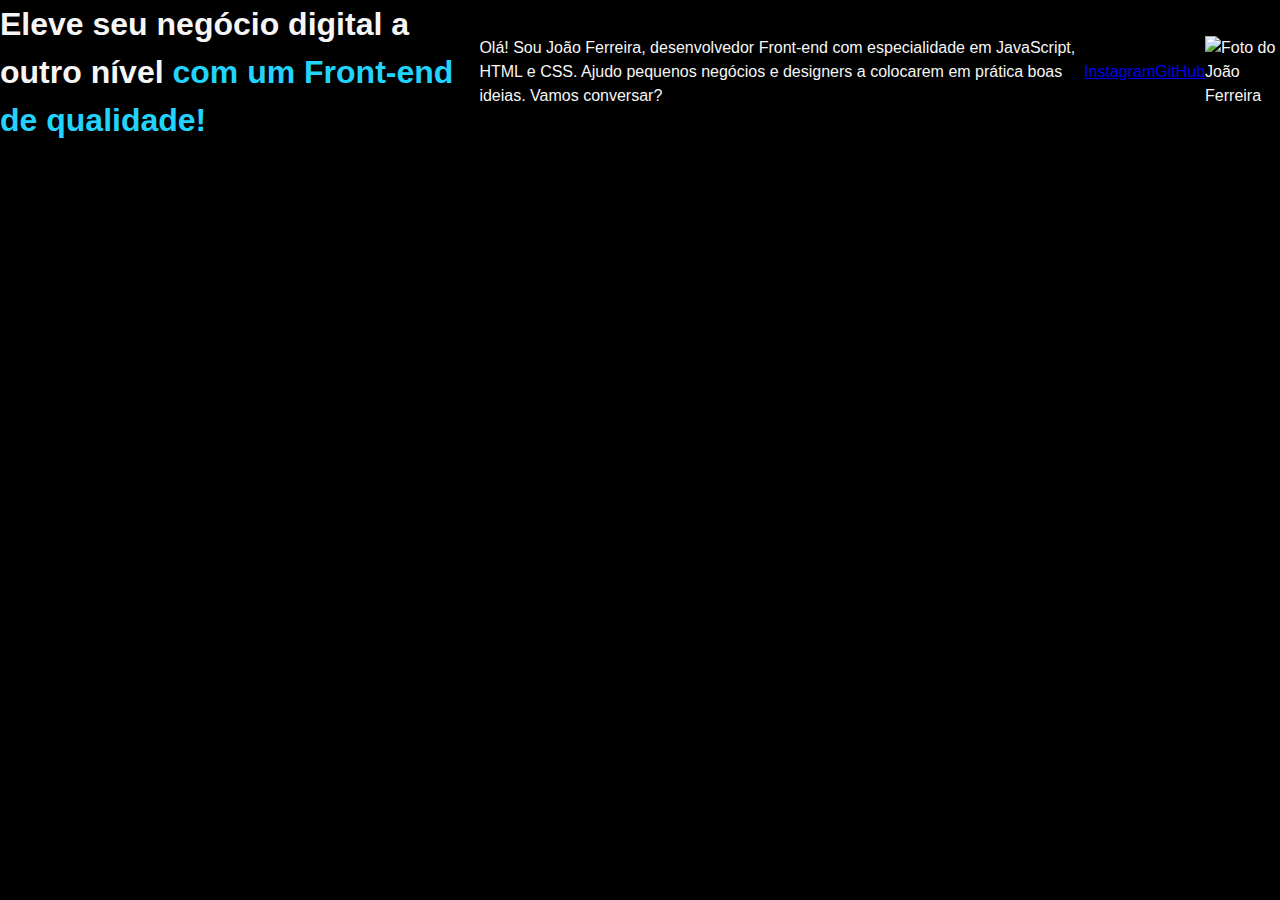
==== index.html @ 7849409f "Atualização: Criação da classe "apresentação"" ====
<!DOCTYPE html>
<html lang="pt-br">
<head>
    <meta charset="UTF-8">
    <meta http-equiv="X-UA-Compatible" content="IE=edge">
    <meta name="viewport" content="width=device-width, initial-scale=1.0">
    <title>Portfolio</title>
    <link rel="stylesheet" href="style.css">
</head>
<body>
    <header></header>
    <main class="apresentacao">
        <h1>Eleve seu negócio digital a outro nível <strong class="titulo-destaque">com um Front-end de qualidade!</strong></h1>
        <p>Olá! Sou João Ferreira, desenvolvedor Front-end com especialidade em JavaScript, HTML e CSS. Ajudo pequenos negócios e designers a colocarem em prática boas ideias. Vamos conversar?</p>
        <a href="https://instagram.com/johnlaff/">Instagram</a>
        <a href="https://github.com/johnlaff">GitHub</a>
        <img src="imagem.png" alt="Foto do João Ferreira">
    </main>
    <footer></footer>
</body>
</html>
---- style.css ----
* {
    margin: 0;
    padding: 0;
}

body {
    height: 100vh;
    box-sizing: border-box;
    background-color: #000000;
    font-family: 'Open Sans', sans-serif;
    font-size: 16px;
    line-height: 1.5;
    color: #F6F6F6;
    margin: 0;
    padding: 0;
}

.titulo-destaque {
    color: #22D4FD;
}

.apresentacao {
    display: flex;
    align-items: center;
}
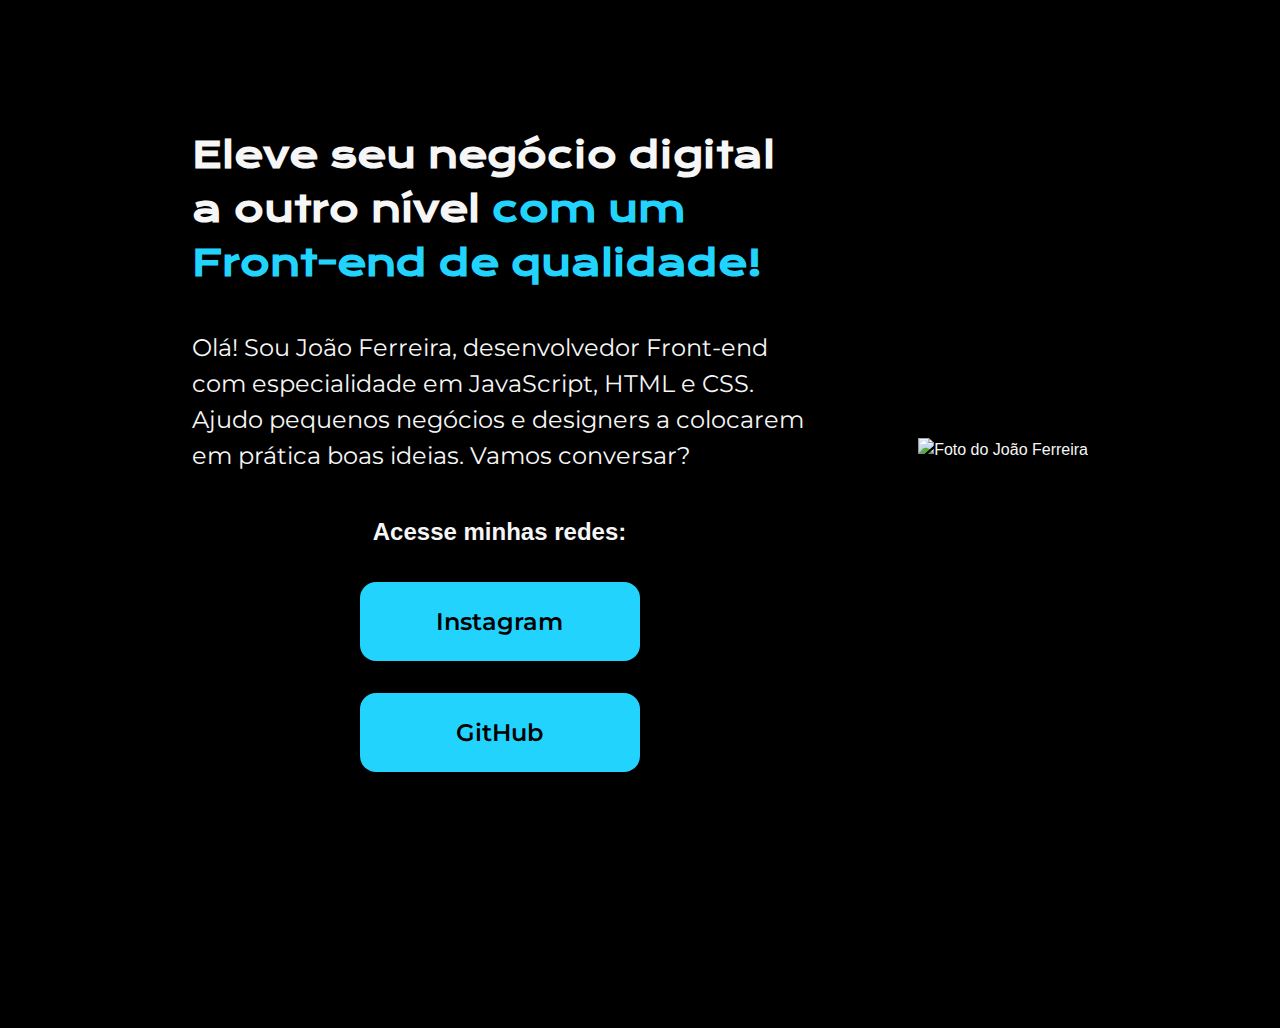
==== commit 7aef5f25: "Adicionando um subtítulo para os links" ====
--- a/index.html
+++ b/index.html
@@ -10,10 +10,15 @@
 <body>
     <header></header>
     <main class="apresentacao">
-        <h1>Eleve seu negócio digital a outro nível <strong class="titulo-destaque">com um Front-end de qualidade!</strong></h1>
-        <p>Olá! Sou João Ferreira, desenvolvedor Front-end com especialidade em JavaScript, HTML e CSS. Ajudo pequenos negócios e designers a colocarem em prática boas ideias. Vamos conversar?</p>
-        <a href="https://instagram.com/johnlaff/">Instagram</a>
-        <a href="https://github.com/johnlaff">GitHub</a>
+        <section class="apresentacao__conteudo">
+            <h1 class="apresentacao__conteudo__titulo">Eleve seu negócio digital a outro nível <strong class="titulo-destaque">com um Front-end de qualidade!</strong></h1>
+            <p class="apresentacao__conteudo__texto">Olá! Sou João Ferreira, desenvolvedor Front-end com especialidade em JavaScript, HTML e CSS. Ajudo pequenos negócios e designers a colocarem em prática boas ideias. Vamos conversar?</p>
+            <div class="apresentacao__links">
+                <h2>Acesse minhas redes:</h2>
+                <a class="apresentacao__links__link" href="https://instagram.com/johnlaff/">Instagram</a>
+                <a class="apresentacao__links__link" href="https://github.com/johnlaff">GitHub</a>
+            </div>
+        </section>
         <img src="imagem.png" alt="Foto do João Ferreira">
     </main>
     <footer></footer>
--- a/style.css
+++ b/style.css
@@ -1,3 +1,5 @@
+@import url('https://fonts.googleapis.com/css2?family=Krona+One&family=Montserrat:wght@400;600&display=swap');
+
 * {
     margin: 0;
     padding: 0;
@@ -20,6 +22,46 @@
 }
 
 .apresentacao {
+    margin: 10% 15%;
     display: flex;
     align-items: center;
+    justify-content: space-between
+}
+
+.apresentacao__conteudo {
+    width: 615px;
+    display: flex;
+    flex-direction: column;
+    gap: 40px;
+}
+
+.apresentacao__conteudo__titulo {
+        font-size: 36px;
+        font-family: 'Krona One', sans-serif;
+}
+
+.apresentacao__conteudo__texto {
+    font-size: 24px;
+    font-family: 'Montserrat', sans-serif;
+}
+
+.apresentacao__links {
+    display: flex;
+    flex-direction: column;
+    justify-content: space-between;
+    align-items: center;
+    gap: 32px;
+}
+
+.apresentacao__links__link {
+    background-color: #22D4FD;
+    width: 280px;
+    text-align: center;
+    border-radius: 16px;
+    font-size: 24px;
+    font-weight: 600;
+    padding: 21.5px 0;
+    text-decoration: none;
+    color: #000000;
+    font-family: 'Montserrat', sans-serif;
 }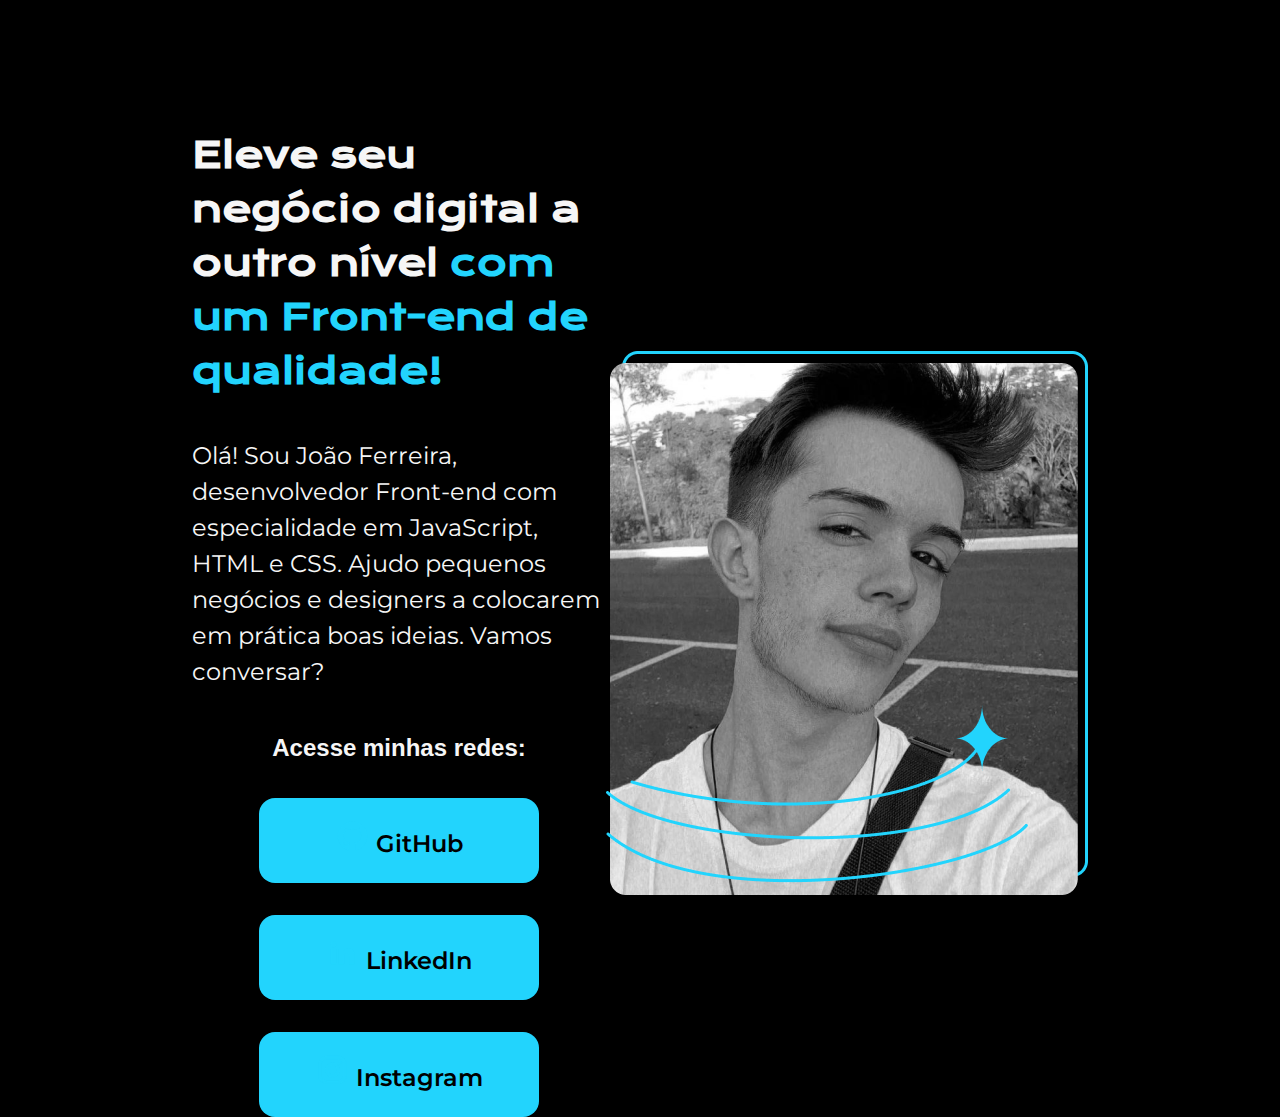
==== commit deed5da4: "Adicionando ícones e LinkedIn" ====
--- a/index.html
+++ b/index.html
@@ -14,12 +14,22 @@
             <h1 class="apresentacao__conteudo__titulo">Eleve seu negócio digital a outro nível <strong class="titulo-destaque">com um Front-end de qualidade!</strong></h1>
             <p class="apresentacao__conteudo__texto">Olá! Sou João Ferreira, desenvolvedor Front-end com especialidade em JavaScript, HTML e CSS. Ajudo pequenos negócios e designers a colocarem em prática boas ideias. Vamos conversar?</p>
             <div class="apresentacao__links">
-                <h2>Acesse minhas redes:</h2>
-                <a class="apresentacao__links__link" href="https://instagram.com/johnlaff/">Instagram</a>
-                <a class="apresentacao__links__link" href="https://github.com/johnlaff">GitHub</a>
+                <h2 class="apresentacao__links__subtitulo">Acesse minhas redes:</h2>
+                <a class="apresentacao__links__link" href="https://github.com/johnlaff">
+                    <img src="./assets/github.png" alt="Ícone do GitHub">
+                    GitHub
+                <a class="apresentacao__links__link" href="https://www.linkedin.com/in/johnlaff/">
+                        <img src="./assets/linkedin.png" alt="Ícone do LinkedIn">
+                        LinkedIn
+                </a>
+                </a>
+                <a class="apresentacao__links__link" href="https://instagram.com/johnlaff/">
+                    <img src="./assets/instagram.png" alt="Ícone do Instagram">
+                    Instagram
+                </a>
             </div>
         </section>
-        <img src="imagem.png" alt="Foto do João Ferreira">
+        <img src="./assets/Imagem.png" alt="Foto do João Ferreira">
     </main>
     <footer></footer>
 </body>
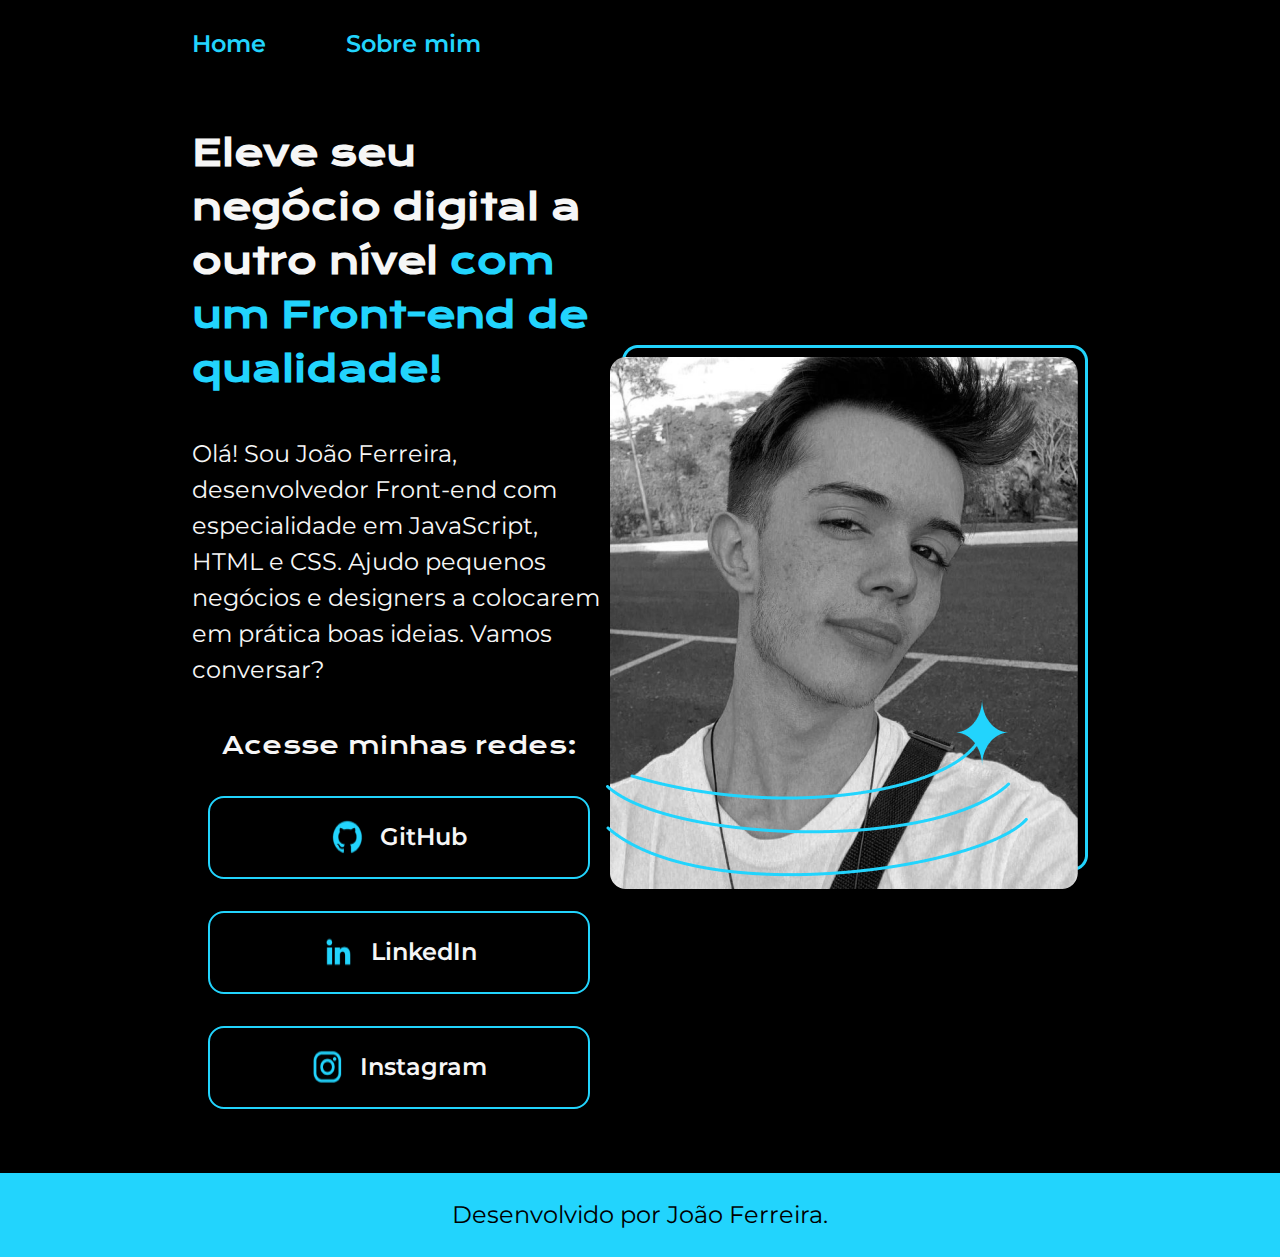
==== commit ff1c69a3: "Adicionando o cabeçalho" ====
--- a/index.html
+++ b/index.html
@@ -8,7 +8,12 @@
     <link rel="stylesheet" href="style.css">
 </head>
 <body>
-    <header></header>
+    <header class="cabecalho">
+        <nav class="cabecalho__menu">
+            <a class="cabecalho__menu__link">Home</a>
+            <a class="cabecalho__menu__link"> Sobre mim</a>
+        </nav>
+    </header>
     <main class="apresentacao">
         <section class="apresentacao__conteudo">
             <h1 class="apresentacao__conteudo__titulo">Eleve seu negócio digital a outro nível <strong class="titulo-destaque">com um Front-end de qualidade!</strong></h1>
@@ -31,6 +36,8 @@
         </section>
         <img src="./assets/Imagem.png" alt="Foto do João Ferreira">
     </main>
-    <footer></footer>
+    <footer class="rodape">
+        <p>Desenvolvido por João Ferreira.</p>
+    </footer>
 </body>
 </html>--- a/style.css
+++ b/style.css
@@ -6,7 +6,6 @@
 }
 
 body {
-    height: 100vh;
     box-sizing: border-box;
     background-color: #000000;
     font-family: 'Open Sans', sans-serif;
@@ -17,12 +16,24 @@
     padding: 0;
 }
 
-.titulo-destaque {
-    color: #22D4FD;
+.cabecalho {
+    padding: 2% 0% 0% 15%;
+}
+
+.cabecalho__menu {
+    display: flex;
+    gap: 80px;
+}
+
+.cabecalho__menu__link {
+    font-family: "Montserrat", sans-serif;
+    font-size: 24px;
+    font-weight: 600;
+    color: #22D4FD
 }
 
 .apresentacao {
-    margin: 10% 15%;
+    padding: 5% 15%;
     display: flex;
     align-items: center;
     justify-content: space-between
@@ -40,6 +51,10 @@
         font-family: 'Krona One', sans-serif;
 }
 
+.titulo-destaque {
+    color: #22D4FD;
+}
+
 .apresentacao__conteudo__texto {
     font-size: 24px;
     font-family: 'Montserrat', sans-serif;
@@ -53,15 +68,38 @@
     gap: 32px;
 }
 
+.apresentacao__links__subtitulo {
+    font-family: "Krona One", sans-serif;
+    font-weight: 400;
+    font-size: 24px;
+}
+
 .apresentacao__links__link {
-    background-color: #22D4FD;
-    width: 280px;
+    display: flex;
+    justify-content: center;
+    gap: 16px;
+    border: 2px solid #22D4FD;
+    width: 378px;
     text-align: center;
     border-radius: 16px;
     font-size: 24px;
     font-weight: 600;
     padding: 21.5px 0;
     text-decoration: none;
+    color: #F6F6F6;
+    font-family: 'Montserrat', sans-serif;
+}
+
+.apresentacao__links__link:hover {
+    background-color: #272727;
+}
+
+.rodape {
+    padding: 24px;
     color: #000000;
-    font-family: 'Montserrat', sans-serif;
+    background-color: #22D4FD;
+    text-align: center;
+    font-family: "Montserrat", sans-serif;
+    font-size: 24px;
+    font-weight: 400;
 }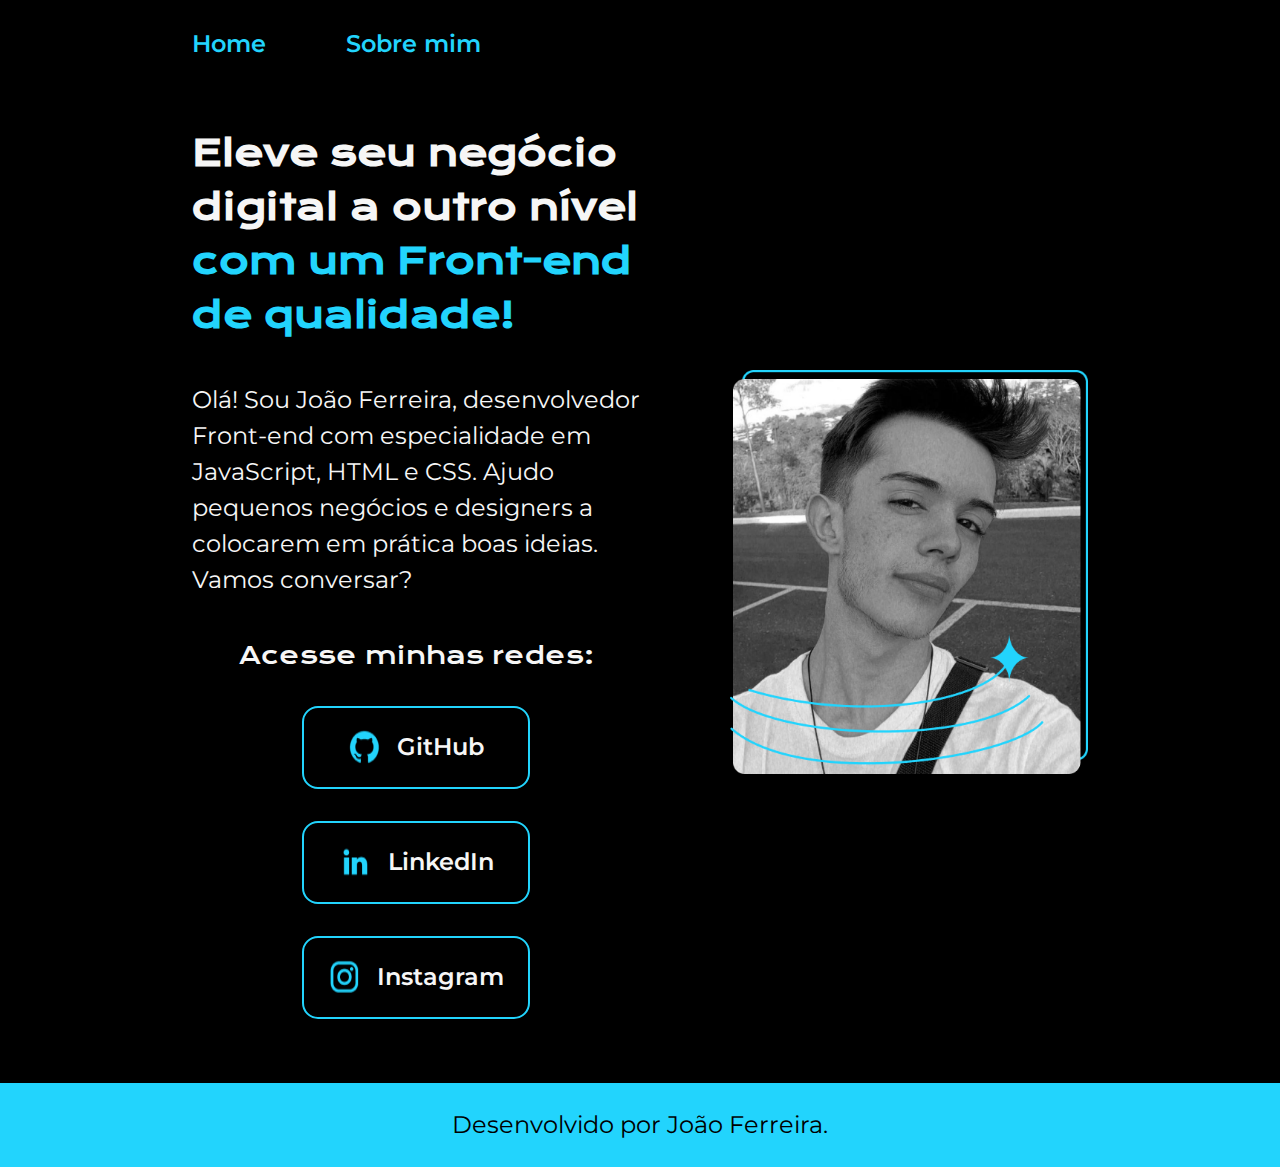
==== commit 270340b6: "Alterando unidades de medida do projeto para %" ====
--- a/index.html
+++ b/index.html
@@ -5,13 +5,13 @@
     <meta http-equiv="X-UA-Compatible" content="IE=edge">
     <meta name="viewport" content="width=device-width, initial-scale=1.0">
     <title>Portfolio</title>
-    <link rel="stylesheet" href="style.css">
+    <link rel="stylesheet" href="./styles/style.css">
 </head>
 <body>
     <header class="cabecalho">
         <nav class="cabecalho__menu">
-            <a class="cabecalho__menu__link">Home</a>
-            <a class="cabecalho__menu__link"> Sobre mim</a>
+            <a class="cabecalho__menu__link" href="index.html">Home</a>
+            <a class="cabecalho__menu__link" href="about.html"> Sobre mim</a>
         </nav>
     </header>
     <main class="apresentacao">
@@ -20,21 +20,21 @@
             <p class="apresentacao__conteudo__texto">Olá! Sou João Ferreira, desenvolvedor Front-end com especialidade em JavaScript, HTML e CSS. Ajudo pequenos negócios e designers a colocarem em prática boas ideias. Vamos conversar?</p>
             <div class="apresentacao__links">
                 <h2 class="apresentacao__links__subtitulo">Acesse minhas redes:</h2>
-                <a class="apresentacao__links__link" href="https://github.com/johnlaff">
+                <a class="apresentacao__links__navegacao" href="https://github.com/johnlaff">
                     <img src="./assets/github.png" alt="Ícone do GitHub">
                     GitHub
-                <a class="apresentacao__links__link" href="https://www.linkedin.com/in/johnlaff/">
+                <a class="apresentacao__links__navegacao" href="https://www.linkedin.com/in/johnlaff/">
                         <img src="./assets/linkedin.png" alt="Ícone do LinkedIn">
                         LinkedIn
                 </a>
                 </a>
-                <a class="apresentacao__links__link" href="https://instagram.com/johnlaff/">
+                <a class="apresentacao__links__navegacao" href="https://instagram.com/johnlaff/">
                     <img src="./assets/instagram.png" alt="Ícone do Instagram">
                     Instagram
                 </a>
             </div>
         </section>
-        <img src="./assets/Imagem.png" alt="Foto do João Ferreira">
+        <img class="apresentacao__imagem" src="./assets/Imagem.png" alt="Foto do João Ferreira">
     </main>
     <footer class="rodape">
         <p>Desenvolvido por João Ferreira.</p>
--- a/styles/style.css
+++ b/styles/style.css
@@ -0,0 +1,120 @@
+@import url('https://fonts.googleapis.com/css2?family=Krona+One&family=Montserrat:wght@400;600&display=swap');
+
+:root {
+    --cor-primaria: #000000;
+    --cor-secundaria: #F6F6F6;
+    --cor-terciaria: #22D4FD;
+    --cor-hover: #272727;
+
+    --fonte-primaria: 'Krona One', sans-serif;
+    --fonte-secundaria: "Montserrat", sans-serif;
+}
+
+* {
+    margin: 0;
+    padding: 0;
+}
+
+body {
+    box-sizing: border-box;
+    background-color: var(--cor-primaria);
+    font-family: 'Open Sans', sans-serif;
+    font-size: 1rem;
+    line-height: 1.5;
+    color: var(--cor-secundaria);
+    margin: 0;
+    padding: 0;
+}
+
+.cabecalho {
+    padding: 2% 0% 0% 15%;
+}
+
+.cabecalho__menu {
+    display: flex;
+    gap: 80px;
+}
+
+.cabecalho__menu__link {
+    font-family: var(--fonte-secundaria);
+    font-size: 1.5rem;
+    font-weight: 600;
+    color: var(--cor-terciaria);
+    text-decoration: none;
+}
+
+.apresentacao {
+    padding: 5% 15%;
+    display: flex;
+    align-items: center;
+    justify-content: space-between;
+}
+
+.apresentacao__conteudo {
+    width: 50%;
+    display: flex;
+    flex-direction: column;
+    gap: 40px;
+}
+
+.apresentacao__conteudo__titulo {
+        font-size: 2.25rem;
+        font-family: var(--fonte-primaria);
+}
+
+.titulo-destaque {
+    color: var(--cor-terciaria);
+}
+
+.apresentacao__conteudo__texto {
+    font-size: 1.5rem;
+    font-family: var(--fonte-secundaria);
+}
+
+.apresentacao__links {
+    display: flex;
+    flex-direction: column;
+    justify-content: space-between;
+    align-items: center;
+    gap: 32px;
+}
+
+.apresentacao__links__subtitulo {
+    font-family: var(--fonte-primaria);
+    font-weight: 400;
+    font-size: 1.5rem;
+}
+
+.apresentacao__links__navegacao {
+    display: flex;
+    justify-content: center;
+    gap: 16px;
+    border: 2px solid var(--cor-terciaria);
+    width: 50%;
+    text-align: center;
+    border-radius: 16px;
+    font-size: 1.5rem;
+    font-weight: 600;
+    padding: 21.5px 0;
+    text-decoration: none;
+    color: var(--cor-secundaria);
+    font-family: var(--fonte-secundaria);
+}
+
+.apresentacao__links__link:hover {
+    background-color: var(--cor-hover);
+}
+
+.apresentacao__imagem {
+    width: 40%;
+}
+
+.rodape {
+    padding: 24px;
+    color: var(--cor-primaria);
+    background-color: var(--cor-terciaria);
+    text-align: center;
+    font-family: var(--fonte-secundaria);
+    font-size: 1.5rem;
+    font-weight: 400;
+}